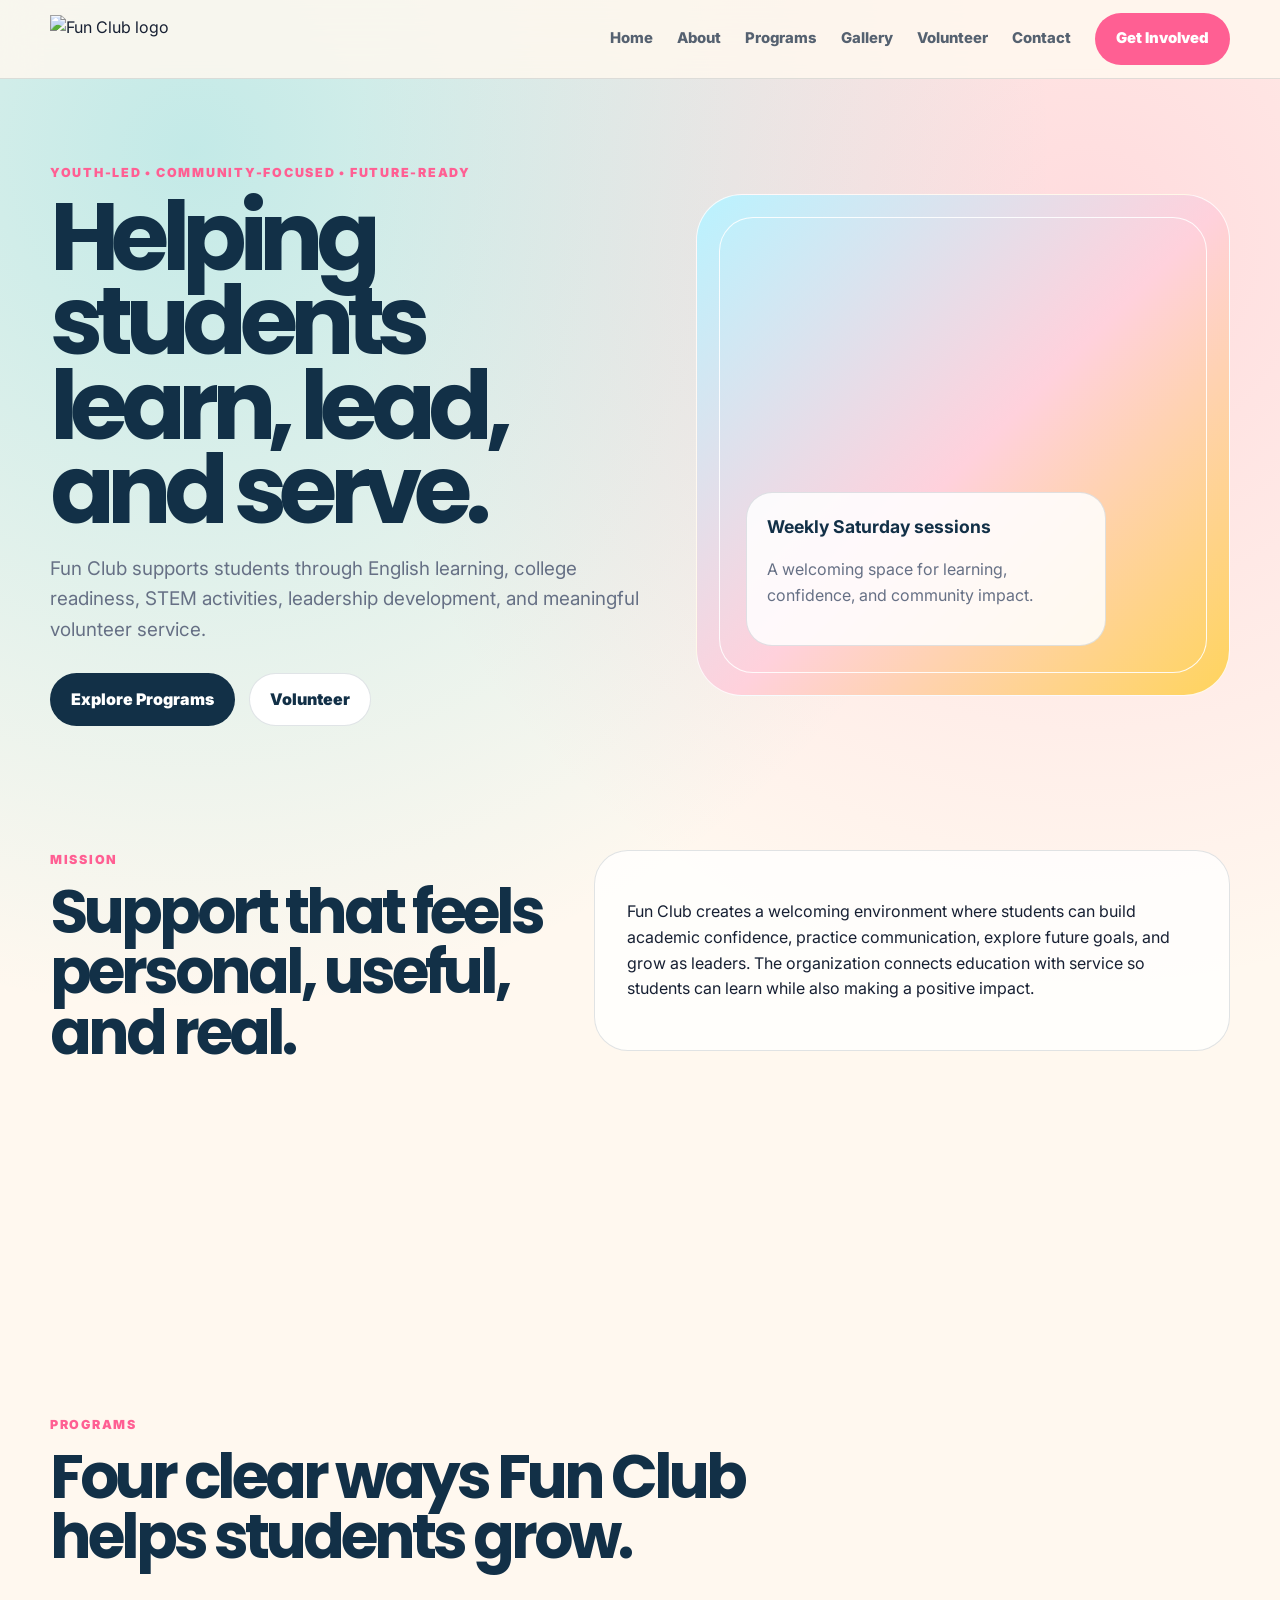
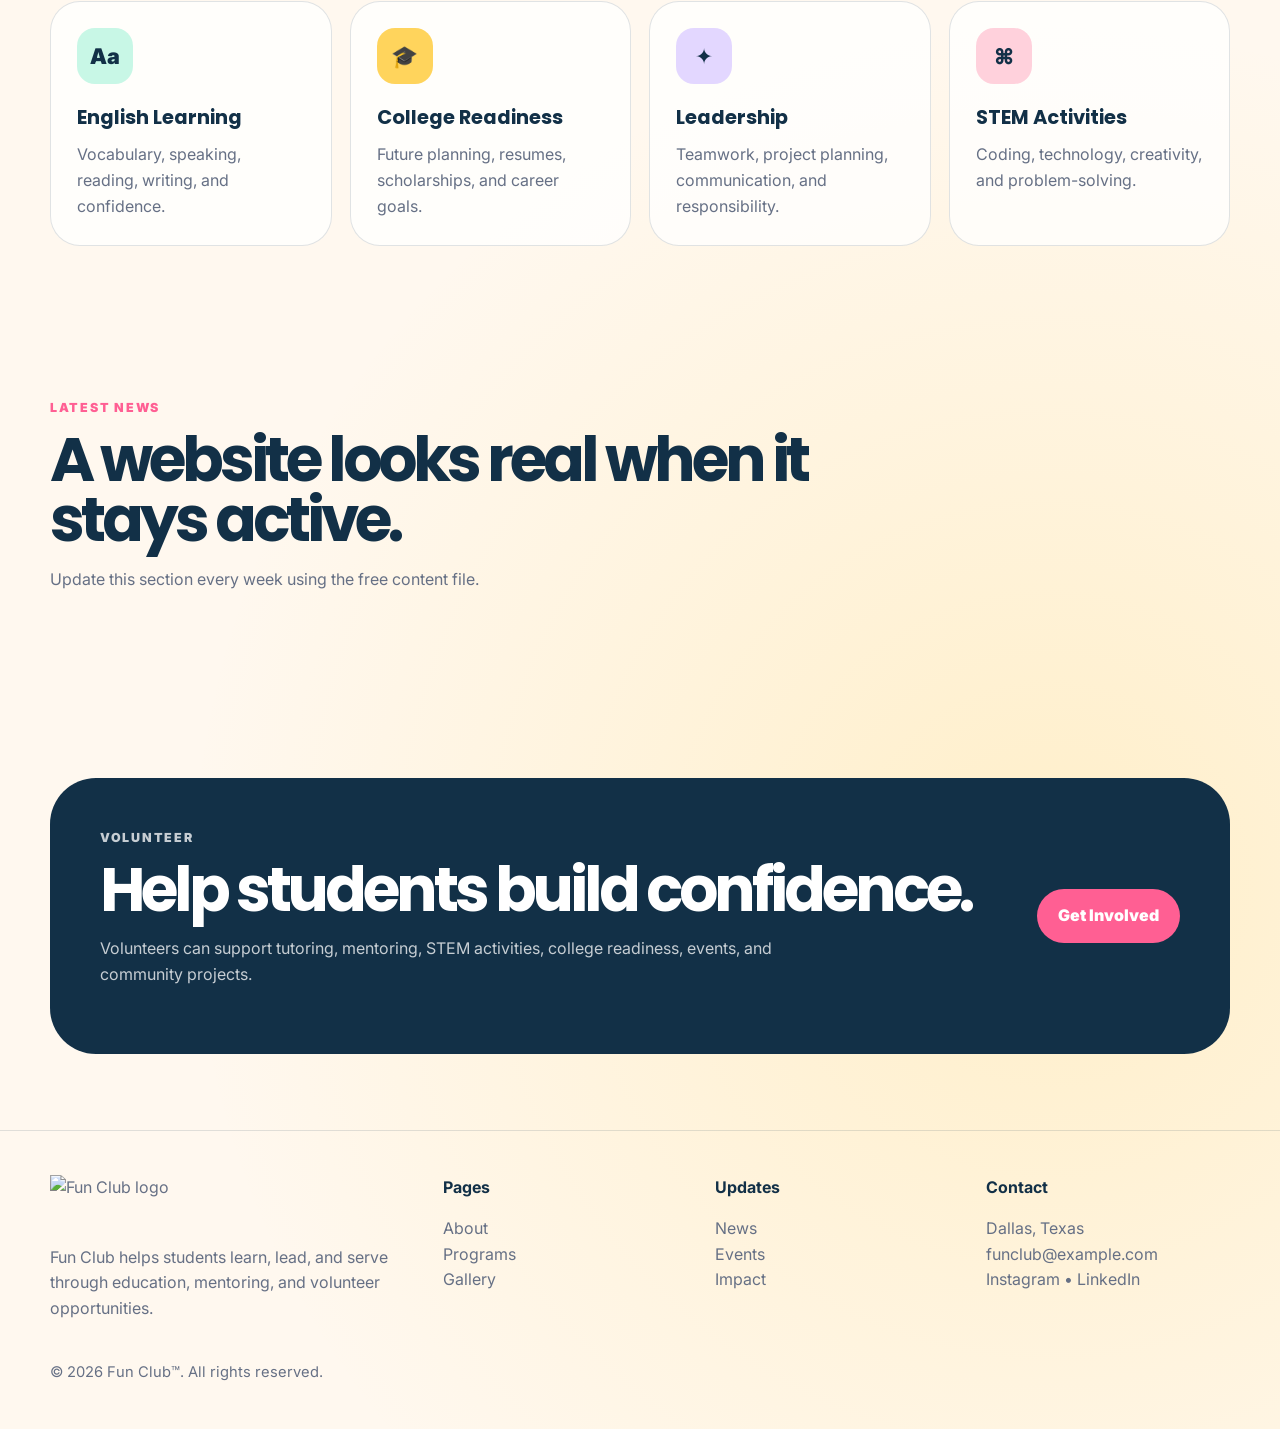
==== index.html @ b527f6af "Add files via upload" ====
<!DOCTYPE html>
<html lang="en">
<head>
<meta charset="UTF-8"><meta name="viewport" content="width=device-width, initial-scale=1.0">
<title>Fun Club | Learn. Lead. Serve.</title>
<meta name="description" content="A youth-led organization supporting students through education, leadership, STEM, and service.">
<meta property="og:title" content="Fun Club | Learn. Lead. Serve.">
<meta property="og:description" content="A youth-led organization supporting students through education, leadership, STEM, and service.">
<meta property="og:image" content="assets/fun-club-logo.png">
<link rel="preconnect" href="https://fonts.googleapis.com">
<link rel="preconnect" href="https://fonts.gstatic.com" crossorigin>
<link href="https://fonts.googleapis.com/css2?family=Inter:wght@400;500;600;700;800;900&family=Poppins:wght@700;800;900&display=swap" rel="stylesheet">
<link rel="stylesheet" href="styles.css">
</head><body>
<nav class="nav"><div class="container nav-inner">
<a class="brand" href="index.html"><img src="assets/fun-club-logo.png" alt="Fun Club logo"></a>
<button class="menu" aria-label="Open menu">☰</button><div class="links"><a href="index.html">Home</a><a href="about.html">About</a><a href="programs.html">Programs</a><a href="gallery.html">Gallery</a><a href="volunteer.html">Volunteer</a><a href="contact.html">Contact</a><a class="btn btn-pink" href="volunteer.html">Get Involved</a></div></div></nav>
<main>
<section class="hero"><div class="container hero-grid">
<div class="reveal"><p class="kicker">Youth-led • Community-focused • Future-ready</p><h1>Helping students learn, lead, and serve.</h1><p class="lead">Fun Club supports students through English learning, college readiness, STEM activities, leadership development, and meaningful volunteer service.</p><div class="actions"><a class="btn btn-dark" href="programs.html">Explore Programs</a><a class="btn btn-white" href="volunteer.html">Volunteer</a></div></div>
<div class="hero-card reveal"><div class="hero-photo"><div class="glass"><b>Weekly Saturday sessions</b><p class="muted">A welcoming space for learning, confidence, and community impact.</p></div></div></div>
</div></section>
<section class="section"><div class="container split"><div class="section-head reveal"><p class="kicker">Mission</p><h2>Support that feels personal, useful, and real.</h2></div><div class="panel reveal"><p>Fun Club creates a welcoming environment where students can build academic confidence, practice communication, explore future goals, and grow as leaders. The organization connects education with service so students can learn while also making a positive impact.</p></div></div></section>
<section class="section"><div class="container"><div id="stats" class="stats"></div></div></section>
<section class="section"><div class="container"><div class="section-head reveal"><p class="kicker">Programs</p><h2>Four clear ways Fun Club helps students grow.</h2></div><div class="grid grid-4">
<a class="card reveal" href="programs.html#english"><div class="icon">Aa</div><h3>English Learning</h3><p>Vocabulary, speaking, reading, writing, and confidence.</p></a>
<a class="card reveal" href="programs.html#college"><div class="icon">🎓</div><h3>College Readiness</h3><p>Future planning, resumes, scholarships, and career goals.</p></a>
<a class="card reveal" href="programs.html#leadership"><div class="icon">✦</div><h3>Leadership</h3><p>Teamwork, project planning, communication, and responsibility.</p></a>
<a class="card reveal" href="programs.html#stem"><div class="icon">⌘</div><h3>STEM Activities</h3><p>Coding, technology, creativity, and problem-solving.</p></a>
</div></div></section>
<section id="news" class="section"><div class="container"><div class="section-head reveal"><p class="kicker">Latest News</p><h2>A website looks real when it stays active.</h2><p>Update this section every week using the free content file.</p></div><div id="newsCards" class="grid grid-3"></div></div></section>
<section class="section"><div class="container cta reveal"><div><p class="kicker">Volunteer</p><h2>Help students build confidence.</h2><p>Volunteers can support tutoring, mentoring, STEM activities, college readiness, events, and community projects.</p></div><a class="btn btn-pink" href="volunteer.html">Get Involved</a></div></section>
</main>

<footer class="footer"><div class="container footer-grid">
<div><img src="assets/fun-club-logo.png" alt="Fun Club logo" style="height:54px;margin-bottom:12px"><p>Fun Club helps students learn, lead, and serve through education, mentoring, and volunteer opportunities.</p></div>
<div><b>Pages</b><p><a href="about.html">About</a><br><a href="programs.html">Programs</a><br><a href="gallery.html">Gallery</a></p></div>
<div><b>Updates</b><p><a href="index.html#news">News</a><br><a href="events.html">Events</a><br><a href="impact.html">Impact</a></p></div>
<div><b>Contact</b><p>Dallas, Texas<br>funclub@example.com<br>Instagram • LinkedIn</p></div>
</div><div class="container" style="margin-top:24px;color:#667085;font-size:.92rem">© 2026 Fun Club™. All rights reserved.</div></footer>
<script src="script.js"></script></body></html>
---- styles.css ----
:root{
  --navy:#123047; --teal:#10bfd0; --pink:#ff5f93; --coral:#ff766d;
  --gold:#ffd45c; --cream:#fff8ef; --mint:#c8f7e6; --lav:#e3d7ff;
  --ink:#172033; --muted:#667085; --line:rgba(18,48,71,.13); --white:#fff;
}
*{box-sizing:border-box}
html{scroll-behavior:smooth}
body{
  margin:0;font-family:Inter,system-ui,-apple-system,BlinkMacSystemFont,"Segoe UI",sans-serif;color:var(--ink);
  background:
    radial-gradient(circle at 15% 5%, rgba(16,191,208,.25), transparent 28%),
    radial-gradient(circle at 85% 8%, rgba(255,95,147,.19), transparent 25%),
    radial-gradient(circle at 82% 82%, rgba(255,212,92,.26), transparent 32%),
    var(--cream);
  line-height:1.6;
}
h1,h2,h3,.brand-word{font-family:Poppins,Inter,sans-serif}
a{text-decoration:none;color:inherit}
img{max-width:100%;display:block}
.container{width:min(1180px,calc(100% - 40px));margin:auto}
.nav{position:sticky;top:0;z-index:50;background:rgba(255,248,239,.84);backdrop-filter:blur(18px);border-bottom:1px solid var(--line)}
.nav-inner{height:78px;display:flex;align-items:center;justify-content:space-between}
.brand img{height:48px;width:auto}
.links{display:flex;align-items:center;gap:24px;font-weight:800;color:#556170;font-size:.93rem}
.links a:hover{color:var(--navy)}
.menu{display:none;background:transparent;border:0;font-size:1.8rem;color:var(--navy)}
.btn{display:inline-flex;align-items:center;justify-content:center;gap:9px;padding:13px 20px;border-radius:999px;border:1px solid transparent;font-weight:900;cursor:pointer;transition:.2s}
.btn:hover{transform:translateY(-2px)}
.btn-dark{background:var(--navy);color:#fff}.btn-white{background:#fff;color:var(--navy);border-color:var(--line)}.btn-pink{background:var(--pink);color:#fff}
.hero{padding:84px 0 48px}
.hero-grid{display:grid;grid-template-columns:1.05fr .95fr;gap:56px;align-items:center}
.kicker{color:var(--pink);font-weight:900;letter-spacing:.14em;text-transform:uppercase;font-size:.78rem;margin:0 0 12px}
h1{font-size:clamp(3.1rem,7.4vw,6.8rem);line-height:.89;letter-spacing:-.08em;color:var(--navy);margin:0 0 22px}
.lead{font-size:1.18rem;color:var(--muted);max-width:650px}
.actions{display:flex;gap:14px;flex-wrap:wrap;margin-top:28px}
.hero-card{
  min-height:500px;border-radius:46px;padding:22px;position:relative;overflow:hidden;
  background:linear-gradient(135deg,#b9f3ff,#ffd1dc 52%,#ffd45c);border:1px solid rgba(255,255,255,.85)
}
.hero-photo{
  min-height:456px;height:100%;border-radius:34px;background:url('assets/photos/gallery-1.svg') center/cover no-repeat;
  display:flex;align-items:flex-end;padding:26px;border:1px solid rgba(255,255,255,.9)
}
.glass{background:rgba(255,255,255,.86);border:1px solid var(--line);border-radius:26px;padding:20px;max-width:360px}
.glass b{font-size:1.1rem;color:var(--navy)}
.section{padding:76px 0}
.section-head{max-width:790px;margin-bottom:34px}
h2{font-size:clamp(2.2rem,4.8vw,4.2rem);line-height:.98;letter-spacing:-.065em;color:var(--navy);margin:0 0 14px}
.muted,.section-head p:last-child{color:var(--muted)}
.grid{display:grid;gap:18px}
.grid-2{grid-template-columns:repeat(2,1fr)}.grid-3{grid-template-columns:repeat(3,1fr)}.grid-4{grid-template-columns:repeat(4,1fr)}
.card{background:rgba(255,255,255,.76);border:1px solid var(--line);border-radius:30px;padding:26px;transition:.22s}
.card:hover{transform:translateY(-5px);box-shadow:0 22px 60px rgba(18,48,71,.09)}
.card h3{margin:0 0 9px;color:var(--navy);font-size:1.22rem}.card p{color:var(--muted);margin:0}
.icon{width:56px;height:56px;border-radius:18px;background:var(--mint);display:grid;place-items:center;font-weight:900;color:var(--navy);font-size:1.35rem;margin-bottom:18px}
.card:nth-child(2) .icon{background:var(--gold)}.card:nth-child(3) .icon{background:var(--lav)}.card:nth-child(4) .icon{background:#ffd1dc}
.stats{display:grid;grid-template-columns:repeat(4,1fr);gap:16px}
.stat{background:rgba(255,255,255,.78);border:1px solid var(--line);border-radius:30px;padding:26px}
.stat b{display:block;color:var(--navy);font-size:2.25rem;letter-spacing:-.05em}.stat span{color:var(--muted);font-weight:800}
.split{display:grid;grid-template-columns:.88fr 1.12fr;gap:44px;align-items:start}
.panel{background:rgba(255,255,255,.76);border:1px solid var(--line);border-radius:34px;padding:32px}
.gallery{display:grid;grid-template-columns:repeat(3,1fr);gap:18px}
.gallery-card{overflow:hidden;border-radius:30px;background:#fff;border:1px solid var(--line);transition:.2s}
.gallery-card:hover{transform:translateY(-5px)}.gallery-card img{height:240px;width:100%;object-fit:cover}.gallery-card div{padding:18px}
.cta{background:var(--navy);color:white;border-radius:46px;padding:50px;display:flex;justify-content:space-between;align-items:center;gap:24px}
.cta h2{color:#fff}.cta p{color:rgba(255,255,255,.76);max-width:720px}
.timeline{display:grid;gap:18px}.timeline .card{border-left:6px solid var(--teal)}
.form{display:grid;gap:14px}input,textarea,select{width:100%;border:1px solid var(--line);border-radius:18px;padding:15px 16px;font:inherit;background:#fff}textarea{min-height:130px;resize:vertical}
.footer{padding:44px 0;border-top:1px solid var(--line);color:var(--muted)}.footer-grid{display:grid;grid-template-columns:1.5fr repeat(3,1fr);gap:28px}.footer b{color:var(--navy)}
.reveal{opacity:0;transform:translateY(18px)}
.admin-note{background:#fff;border:1px dashed var(--pink);border-radius:26px;padding:22px;color:var(--muted)}
@media(max-width:950px){.hero-grid,.split,.footer-grid{grid-template-columns:1fr}.grid-4,.stats{grid-template-columns:1fr 1fr}.grid-3,.gallery{grid-template-columns:1fr 1fr}.cta{flex-direction:column;align-items:flex-start}}
@media(max-width:680px){.menu{display:block}.links{display:none;position:absolute;top:78px;left:20px;right:20px;background:#fff;border:1px solid var(--line);border-radius:24px;padding:20px;flex-direction:column;align-items:flex-start}.links.active{display:flex}.grid-2,.grid-3,.grid-4,.stats,.gallery{grid-template-columns:1fr}h1{font-size:3.35rem}.hero{padding-top:52px}.hero-card{min-height:360px}.hero-photo{min-height:316px}}
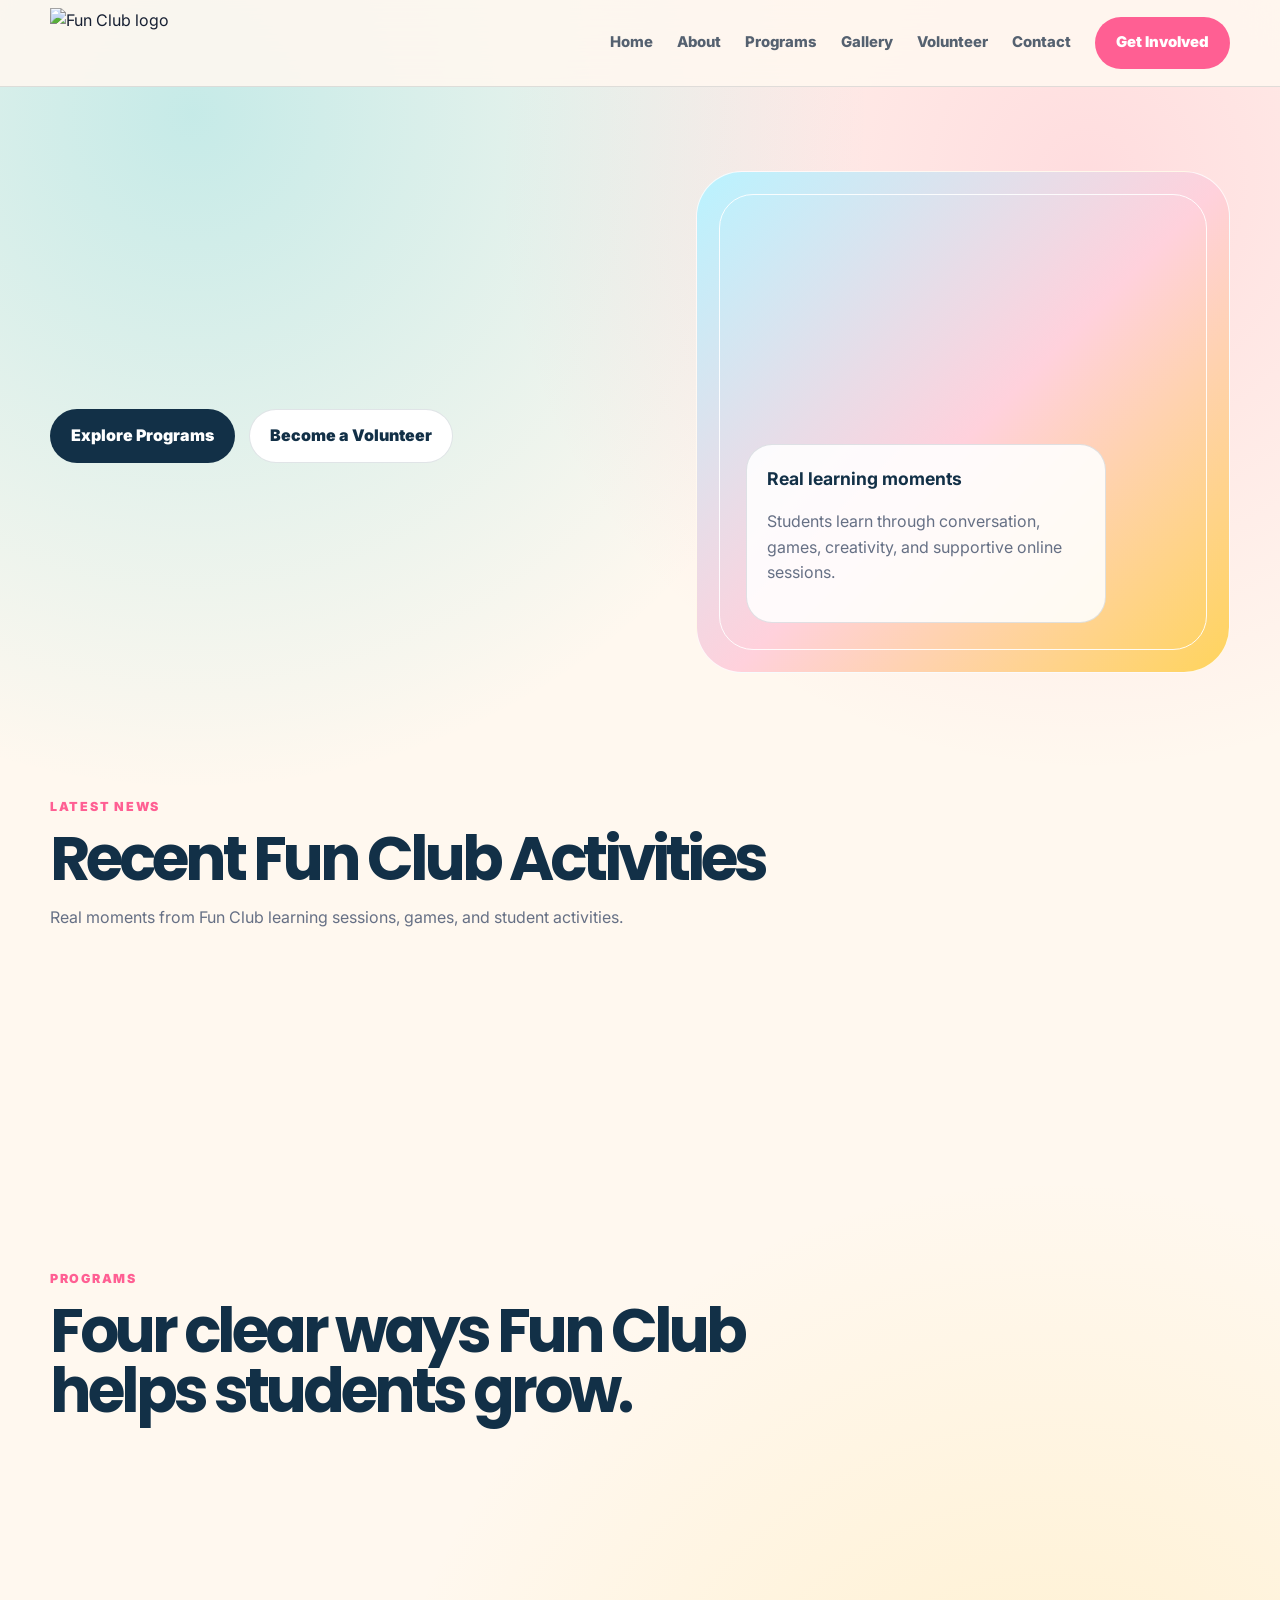
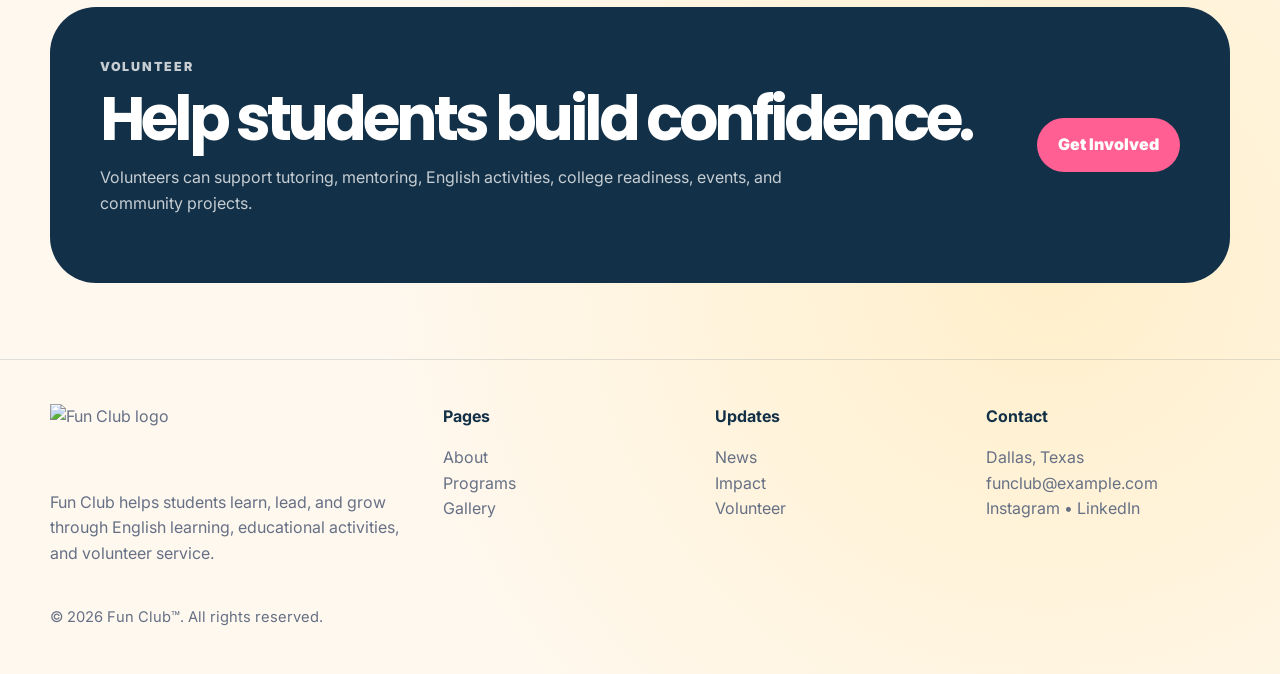
==== commit fef7c346: "Add files via upload" ====
--- a/index.html
+++ b/index.html
@@ -2,40 +2,37 @@
 <html lang="en">
 <head>
 <meta charset="UTF-8"><meta name="viewport" content="width=device-width, initial-scale=1.0">
-<title>Fun Club | Learn. Lead. Serve.</title>
-<meta name="description" content="A youth-led organization supporting students through education, leadership, STEM, and service.">
-<meta property="og:title" content="Fun Club | Learn. Lead. Serve.">
-<meta property="og:description" content="A youth-led organization supporting students through education, leadership, STEM, and service.">
-<meta property="og:image" content="assets/fun-club-logo.png">
+<title>Fun Club | Learn. Lead. Grow.</title>
+<meta name="description" content="Fun Club helps students build English skills, confidence, leadership, and academic success.">
+<meta property="og:title" content="Fun Club | Learn. Lead. Grow.">
+<meta property="og:description" content="Fun Club helps students build English skills, confidence, leadership, and academic success.">
+<meta property="og:image" content="assets/Fun_Club_Logo.png">
 <link rel="preconnect" href="https://fonts.googleapis.com">
 <link rel="preconnect" href="https://fonts.gstatic.com" crossorigin>
 <link href="https://fonts.googleapis.com/css2?family=Inter:wght@400;500;600;700;800;900&family=Poppins:wght@700;800;900&display=swap" rel="stylesheet">
 <link rel="stylesheet" href="styles.css">
 </head><body>
 <nav class="nav"><div class="container nav-inner">
-<a class="brand" href="index.html"><img src="assets/fun-club-logo.png" alt="Fun Club logo"></a>
-<button class="menu" aria-label="Open menu">☰</button><div class="links"><a href="index.html">Home</a><a href="about.html">About</a><a href="programs.html">Programs</a><a href="gallery.html">Gallery</a><a href="volunteer.html">Volunteer</a><a href="contact.html">Contact</a><a class="btn btn-pink" href="volunteer.html">Get Involved</a></div></div></nav>
+<a class="brand" href="index.html"><img src="assets/Fun_Club_Logo.png" alt="Fun Club logo"></a>
+<button class="menu" aria-label="Open menu">☰</button>
+<div class="links">
+<a href="index.html">Home</a><a href="about.html">About</a><a href="programs.html">Programs</a><a href="gallery.html">Gallery</a><a href="volunteer.html">Volunteer</a><a href="contact.html">Contact</a>
+<a class="btn btn-pink" href="volunteer.html">Get Involved</a>
+</div></div></nav>
 <main>
 <section class="hero"><div class="container hero-grid">
-<div class="reveal"><p class="kicker">Youth-led • Community-focused • Future-ready</p><h1>Helping students learn, lead, and serve.</h1><p class="lead">Fun Club supports students through English learning, college readiness, STEM activities, leadership development, and meaningful volunteer service.</p><div class="actions"><a class="btn btn-dark" href="programs.html">Explore Programs</a><a class="btn btn-white" href="volunteer.html">Volunteer</a></div></div>
-<div class="hero-card reveal"><div class="hero-photo"><div class="glass"><b>Weekly Saturday sessions</b><p class="muted">A welcoming space for learning, confidence, and community impact.</p></div></div></div>
+<div class="reveal"><p id="heroKicker" class="kicker"></p><h1 id="heroTitle"></h1><p id="heroDescription" class="lead"></p><div class="actions"><a class="btn btn-dark" href="programs.html">Explore Programs</a><a class="btn btn-white" href="volunteer.html">Become a Volunteer</a></div></div>
+<div class="hero-card reveal"><div id="heroPhoto" class="hero-photo"><div class="glass"><b>Real learning moments</b><p class="muted">Students learn through conversation, games, creativity, and supportive online sessions.</p></div></div></div>
 </div></section>
-<section class="section"><div class="container split"><div class="section-head reveal"><p class="kicker">Mission</p><h2>Support that feels personal, useful, and real.</h2></div><div class="panel reveal"><p>Fun Club creates a welcoming environment where students can build academic confidence, practice communication, explore future goals, and grow as leaders. The organization connects education with service so students can learn while also making a positive impact.</p></div></div></section>
+<section id="news" class="section"><div class="container"><div class="section-head reveal"><p class="kicker">Latest News</p><h2>Recent Fun Club Activities</h2><p>Real moments from Fun Club learning sessions, games, and student activities.</p></div><div id="newsCards" class="grid grid-3"></div></div></section>
 <section class="section"><div class="container"><div id="stats" class="stats"></div></div></section>
-<section class="section"><div class="container"><div class="section-head reveal"><p class="kicker">Programs</p><h2>Four clear ways Fun Club helps students grow.</h2></div><div class="grid grid-4">
-<a class="card reveal" href="programs.html#english"><div class="icon">Aa</div><h3>English Learning</h3><p>Vocabulary, speaking, reading, writing, and confidence.</p></a>
-<a class="card reveal" href="programs.html#college"><div class="icon">🎓</div><h3>College Readiness</h3><p>Future planning, resumes, scholarships, and career goals.</p></a>
-<a class="card reveal" href="programs.html#leadership"><div class="icon">✦</div><h3>Leadership</h3><p>Teamwork, project planning, communication, and responsibility.</p></a>
-<a class="card reveal" href="programs.html#stem"><div class="icon">⌘</div><h3>STEM Activities</h3><p>Coding, technology, creativity, and problem-solving.</p></a>
-</div></div></section>
-<section id="news" class="section"><div class="container"><div class="section-head reveal"><p class="kicker">Latest News</p><h2>A website looks real when it stays active.</h2><p>Update this section every week using the free content file.</p></div><div id="newsCards" class="grid grid-3"></div></div></section>
-<section class="section"><div class="container cta reveal"><div><p class="kicker">Volunteer</p><h2>Help students build confidence.</h2><p>Volunteers can support tutoring, mentoring, STEM activities, college readiness, events, and community projects.</p></div><a class="btn btn-pink" href="volunteer.html">Get Involved</a></div></section>
+<section class="section"><div class="container"><div class="section-head reveal"><p class="kicker">Programs</p><h2>Four clear ways Fun Club helps students grow.</h2></div><div id="programCards" class="grid grid-4"></div></div></section>
+<section class="section"><div class="container cta reveal"><div><p class="kicker">Volunteer</p><h2>Help students build confidence.</h2><p>Volunteers can support tutoring, mentoring, English activities, college readiness, events, and community projects.</p></div><a class="btn btn-pink" href="volunteer.html">Get Involved</a></div></section>
 </main>
-
 <footer class="footer"><div class="container footer-grid">
-<div><img src="assets/fun-club-logo.png" alt="Fun Club logo" style="height:54px;margin-bottom:12px"><p>Fun Club helps students learn, lead, and serve through education, mentoring, and volunteer opportunities.</p></div>
+<div><img src="assets/Fun_Club_Logo.png" alt="Fun Club logo" style="height:70px;margin-bottom:12px"><p>Fun Club helps students learn, lead, and grow through English learning, educational activities, and volunteer service.</p></div>
 <div><b>Pages</b><p><a href="about.html">About</a><br><a href="programs.html">Programs</a><br><a href="gallery.html">Gallery</a></p></div>
-<div><b>Updates</b><p><a href="index.html#news">News</a><br><a href="events.html">Events</a><br><a href="impact.html">Impact</a></p></div>
+<div><b>Updates</b><p><a href="index.html#news">News</a><br><a href="impact.html">Impact</a><br><a href="volunteer.html">Volunteer</a></p></div>
 <div><b>Contact</b><p>Dallas, Texas<br>funclub@example.com<br>Instagram • LinkedIn</p></div>
 </div><div class="container" style="margin-top:24px;color:#667085;font-size:.92rem">© 2026 Fun Club™. All rights reserved.</div></footer>
-<script src="script.js"></script></body></html>
+<script src="script.js"></script></body></html>
--- a/styles.css
+++ b/styles.css
@@ -1,74 +1,43 @@
 
 :root{
-  --navy:#123047; --teal:#10bfd0; --pink:#ff5f93; --coral:#ff766d;
-  --gold:#ffd45c; --cream:#fff8ef; --mint:#c8f7e6; --lav:#e3d7ff;
-  --ink:#172033; --muted:#667085; --line:rgba(18,48,71,.13); --white:#fff;
+  --navy:#123047;--teal:#10bfd0;--pink:#ff5f93;--gold:#ffd45c;--cream:#fff8ef;
+  --mint:#c8f7e6;--lav:#e3d7ff;--ink:#172033;--muted:#667085;--line:rgba(18,48,71,.13)
 }
 *{box-sizing:border-box}
 html{scroll-behavior:smooth}
-body{
-  margin:0;font-family:Inter,system-ui,-apple-system,BlinkMacSystemFont,"Segoe UI",sans-serif;color:var(--ink);
-  background:
-    radial-gradient(circle at 15% 5%, rgba(16,191,208,.25), transparent 28%),
-    radial-gradient(circle at 85% 8%, rgba(255,95,147,.19), transparent 25%),
-    radial-gradient(circle at 82% 82%, rgba(255,212,92,.26), transparent 32%),
-    var(--cream);
-  line-height:1.6;
-}
-h1,h2,h3,.brand-word{font-family:Poppins,Inter,sans-serif}
-a{text-decoration:none;color:inherit}
-img{max-width:100%;display:block}
+body{margin:0;font-family:Inter,system-ui,-apple-system,BlinkMacSystemFont,"Segoe UI",sans-serif;color:var(--ink);background:radial-gradient(circle at 15% 5%,rgba(16,191,208,.24),transparent 28%),radial-gradient(circle at 85% 8%,rgba(255,95,147,.18),transparent 25%),radial-gradient(circle at 82% 82%,rgba(255,212,92,.25),transparent 32%),var(--cream);line-height:1.6}
+h1,h2,h3{font-family:Poppins,Inter,sans-serif}
+a{text-decoration:none;color:inherit}img{max-width:100%;display:block}
 .container{width:min(1180px,calc(100% - 40px));margin:auto}
-.nav{position:sticky;top:0;z-index:50;background:rgba(255,248,239,.84);backdrop-filter:blur(18px);border-bottom:1px solid var(--line)}
-.nav-inner{height:78px;display:flex;align-items:center;justify-content:space-between}
-.brand img{height:48px;width:auto}
+.nav{position:sticky;top:0;z-index:50;background:rgba(255,248,239,.88);backdrop-filter:blur(18px);border-bottom:1px solid var(--line)}
+.nav-inner{height:86px;display:flex;align-items:center;justify-content:space-between}
+.brand img{height:70px;width:auto;object-fit:contain}
 .links{display:flex;align-items:center;gap:24px;font-weight:800;color:#556170;font-size:.93rem}
 .links a:hover{color:var(--navy)}
 .menu{display:none;background:transparent;border:0;font-size:1.8rem;color:var(--navy)}
-.btn{display:inline-flex;align-items:center;justify-content:center;gap:9px;padding:13px 20px;border-radius:999px;border:1px solid transparent;font-weight:900;cursor:pointer;transition:.2s}
+.btn{display:inline-flex;align-items:center;justify-content:center;padding:13px 20px;border-radius:999px;font-weight:900;transition:.2s;border:1px solid transparent}
 .btn:hover{transform:translateY(-2px)}
 .btn-dark{background:var(--navy);color:#fff}.btn-white{background:#fff;color:var(--navy);border-color:var(--line)}.btn-pink{background:var(--pink);color:#fff}
 .hero{padding:84px 0 48px}
 .hero-grid{display:grid;grid-template-columns:1.05fr .95fr;gap:56px;align-items:center}
 .kicker{color:var(--pink);font-weight:900;letter-spacing:.14em;text-transform:uppercase;font-size:.78rem;margin:0 0 12px}
 h1{font-size:clamp(3.1rem,7.4vw,6.8rem);line-height:.89;letter-spacing:-.08em;color:var(--navy);margin:0 0 22px}
-.lead{font-size:1.18rem;color:var(--muted);max-width:650px}
-.actions{display:flex;gap:14px;flex-wrap:wrap;margin-top:28px}
-.hero-card{
-  min-height:500px;border-radius:46px;padding:22px;position:relative;overflow:hidden;
-  background:linear-gradient(135deg,#b9f3ff,#ffd1dc 52%,#ffd45c);border:1px solid rgba(255,255,255,.85)
-}
-.hero-photo{
-  min-height:456px;height:100%;border-radius:34px;background:url('assets/photos/gallery-1.svg') center/cover no-repeat;
-  display:flex;align-items:flex-end;padding:26px;border:1px solid rgba(255,255,255,.9)
-}
-.glass{background:rgba(255,255,255,.86);border:1px solid var(--line);border-radius:26px;padding:20px;max-width:360px}
-.glass b{font-size:1.1rem;color:var(--navy)}
-.section{padding:76px 0}
-.section-head{max-width:790px;margin-bottom:34px}
-h2{font-size:clamp(2.2rem,4.8vw,4.2rem);line-height:.98;letter-spacing:-.065em;color:var(--navy);margin:0 0 14px}
-.muted,.section-head p:last-child{color:var(--muted)}
-.grid{display:grid;gap:18px}
-.grid-2{grid-template-columns:repeat(2,1fr)}.grid-3{grid-template-columns:repeat(3,1fr)}.grid-4{grid-template-columns:repeat(4,1fr)}
-.card{background:rgba(255,255,255,.76);border:1px solid var(--line);border-radius:30px;padding:26px;transition:.22s}
-.card:hover{transform:translateY(-5px);box-shadow:0 22px 60px rgba(18,48,71,.09)}
+.lead{font-size:1.18rem;color:var(--muted);max-width:650px}.actions{display:flex;gap:14px;flex-wrap:wrap;margin-top:28px}
+.hero-card{min-height:500px;border-radius:46px;padding:22px;background:linear-gradient(135deg,#b9f3ff,#ffd1dc 52%,#ffd45c);border:1px solid rgba(255,255,255,.85)}
+.hero-photo{min-height:456px;height:100%;border-radius:34px;background:center/cover no-repeat;display:flex;align-items:flex-end;padding:26px;border:1px solid rgba(255,255,255,.9)}
+.glass{background:rgba(255,255,255,.88);border:1px solid var(--line);border-radius:26px;padding:20px;max-width:360px}.glass b{font-size:1.1rem;color:var(--navy)}
+.section{padding:76px 0}.section-head{max-width:790px;margin-bottom:34px}
+h2{font-size:clamp(2.2rem,4.8vw,4.2rem);line-height:.98;letter-spacing:-.065em;color:var(--navy);margin:0 0 14px}.muted,.section-head p:last-child{color:var(--muted)}
+.grid{display:grid;gap:18px}.grid-2{grid-template-columns:repeat(2,1fr)}.grid-3{grid-template-columns:repeat(3,1fr)}.grid-4{grid-template-columns:repeat(4,1fr)}
+.card{background:rgba(255,255,255,.78);border:1px solid var(--line);border-radius:30px;padding:26px;transition:.22s}.card:hover{transform:translateY(-5px);box-shadow:0 22px 60px rgba(18,48,71,.09)}
 .card h3{margin:0 0 9px;color:var(--navy);font-size:1.22rem}.card p{color:var(--muted);margin:0}
+.news-card-img{width:100%;height:230px;object-fit:cover;border-radius:22px;margin-bottom:18px}
 .icon{width:56px;height:56px;border-radius:18px;background:var(--mint);display:grid;place-items:center;font-weight:900;color:var(--navy);font-size:1.35rem;margin-bottom:18px}
-.card:nth-child(2) .icon{background:var(--gold)}.card:nth-child(3) .icon{background:var(--lav)}.card:nth-child(4) .icon{background:#ffd1dc}
-.stats{display:grid;grid-template-columns:repeat(4,1fr);gap:16px}
-.stat{background:rgba(255,255,255,.78);border:1px solid var(--line);border-radius:30px;padding:26px}
-.stat b{display:block;color:var(--navy);font-size:2.25rem;letter-spacing:-.05em}.stat span{color:var(--muted);font-weight:800}
-.split{display:grid;grid-template-columns:.88fr 1.12fr;gap:44px;align-items:start}
-.panel{background:rgba(255,255,255,.76);border:1px solid var(--line);border-radius:34px;padding:32px}
-.gallery{display:grid;grid-template-columns:repeat(3,1fr);gap:18px}
-.gallery-card{overflow:hidden;border-radius:30px;background:#fff;border:1px solid var(--line);transition:.2s}
-.gallery-card:hover{transform:translateY(-5px)}.gallery-card img{height:240px;width:100%;object-fit:cover}.gallery-card div{padding:18px}
-.cta{background:var(--navy);color:white;border-radius:46px;padding:50px;display:flex;justify-content:space-between;align-items:center;gap:24px}
-.cta h2{color:#fff}.cta p{color:rgba(255,255,255,.76);max-width:720px}
-.timeline{display:grid;gap:18px}.timeline .card{border-left:6px solid var(--teal)}
-.form{display:grid;gap:14px}input,textarea,select{width:100%;border:1px solid var(--line);border-radius:18px;padding:15px 16px;font:inherit;background:#fff}textarea{min-height:130px;resize:vertical}
+.stats{display:grid;grid-template-columns:repeat(4,1fr);gap:16px}.stat{background:rgba(255,255,255,.78);border:1px solid var(--line);border-radius:30px;padding:26px}.stat b{display:block;color:var(--navy);font-size:2.25rem;letter-spacing:-.05em}.stat span{color:var(--muted);font-weight:800}
+.split{display:grid;grid-template-columns:.88fr 1.12fr;gap:44px;align-items:start}.panel{background:rgba(255,255,255,.76);border:1px solid var(--line);border-radius:34px;padding:32px}
+.gallery{display:grid;grid-template-columns:repeat(3,1fr);gap:18px}.gallery-card{overflow:hidden;border-radius:30px;background:#fff;border:1px solid var(--line);transition:.2s}.gallery-card:hover{transform:translateY(-5px)}.gallery-card img{height:240px;width:100%;object-fit:cover}.gallery-card div{padding:18px}
+.cta{background:var(--navy);color:white;border-radius:46px;padding:50px;display:flex;justify-content:space-between;align-items:center;gap:24px}.cta h2{color:#fff}.cta p{color:rgba(255,255,255,.76);max-width:720px}
 .footer{padding:44px 0;border-top:1px solid var(--line);color:var(--muted)}.footer-grid{display:grid;grid-template-columns:1.5fr repeat(3,1fr);gap:28px}.footer b{color:var(--navy)}
 .reveal{opacity:0;transform:translateY(18px)}
-.admin-note{background:#fff;border:1px dashed var(--pink);border-radius:26px;padding:22px;color:var(--muted)}
 @media(max-width:950px){.hero-grid,.split,.footer-grid{grid-template-columns:1fr}.grid-4,.stats{grid-template-columns:1fr 1fr}.grid-3,.gallery{grid-template-columns:1fr 1fr}.cta{flex-direction:column;align-items:flex-start}}
-@media(max-width:680px){.menu{display:block}.links{display:none;position:absolute;top:78px;left:20px;right:20px;background:#fff;border:1px solid var(--line);border-radius:24px;padding:20px;flex-direction:column;align-items:flex-start}.links.active{display:flex}.grid-2,.grid-3,.grid-4,.stats,.gallery{grid-template-columns:1fr}h1{font-size:3.35rem}.hero{padding-top:52px}.hero-card{min-height:360px}.hero-photo{min-height:316px}}
+@media(max-width:680px){.menu{display:block}.links{display:none;position:absolute;top:86px;left:20px;right:20px;background:#fff;border:1px solid var(--line);border-radius:24px;padding:20px;flex-direction:column;align-items:flex-start}.links.active{display:flex}.grid-2,.grid-3,.grid-4,.stats,.gallery{grid-template-columns:1fr}h1{font-size:3.35rem}.hero{padding-top:52px}.hero-card{min-height:360px}.hero-photo{min-height:316px}.brand img{height:58px}}
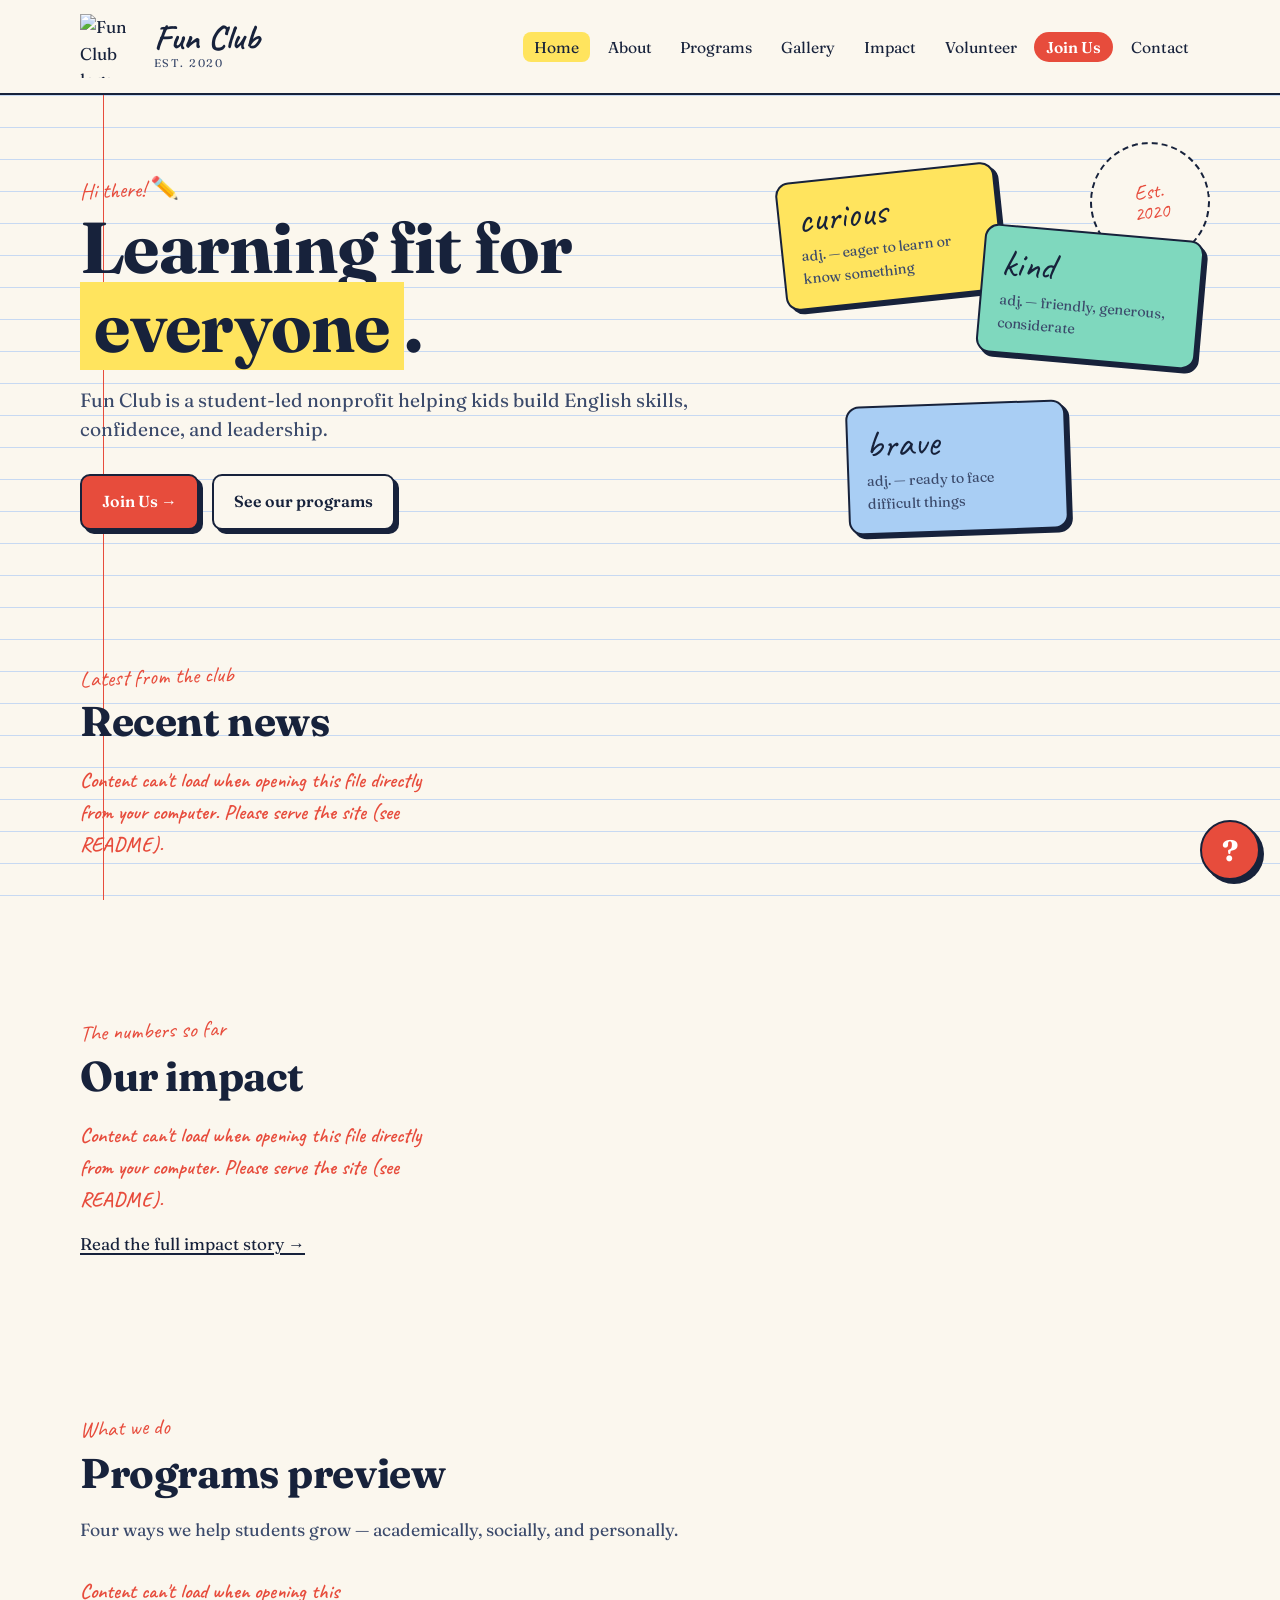
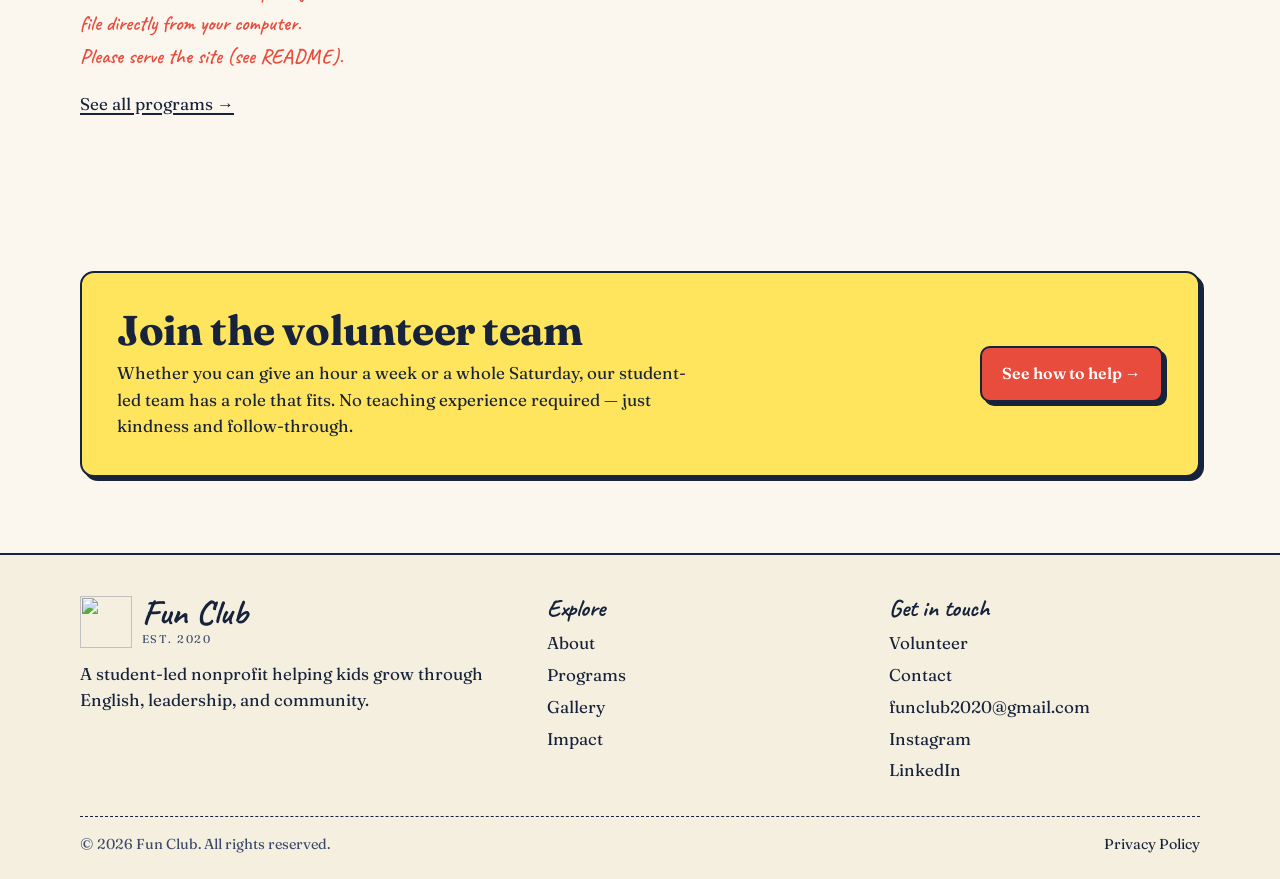
==== commit 17c5fe48: "Add files via upload" ====
--- a/index.html
+++ b/index.html
@@ -1,38 +1,142 @@
-<!DOCTYPE html>
+<!doctype html>
 <html lang="en">
 <head>
-<meta charset="UTF-8"><meta name="viewport" content="width=device-width, initial-scale=1.0">
-<title>Fun Club | Learn. Lead. Grow.</title>
-<meta name="description" content="Fun Club helps students build English skills, confidence, leadership, and academic success.">
-<meta property="og:title" content="Fun Club | Learn. Lead. Grow.">
-<meta property="og:description" content="Fun Club helps students build English skills, confidence, leadership, and academic success.">
-<meta property="og:image" content="assets/Fun_Club_Logo.png">
-<link rel="preconnect" href="https://fonts.googleapis.com">
-<link rel="preconnect" href="https://fonts.gstatic.com" crossorigin>
-<link href="https://fonts.googleapis.com/css2?family=Inter:wght@400;500;600;700;800;900&family=Poppins:wght@700;800;900&display=swap" rel="stylesheet">
-<link rel="stylesheet" href="styles.css">
-</head><body>
-<nav class="nav"><div class="container nav-inner">
-<a class="brand" href="index.html"><img src="assets/Fun_Club_Logo.png" alt="Fun Club logo"></a>
-<button class="menu" aria-label="Open menu">☰</button>
-<div class="links">
-<a href="index.html">Home</a><a href="about.html">About</a><a href="programs.html">Programs</a><a href="gallery.html">Gallery</a><a href="volunteer.html">Volunteer</a><a href="contact.html">Contact</a>
-<a class="btn btn-pink" href="volunteer.html">Get Involved</a>
-</div></div></nav>
+<meta charset="utf-8" />
+<meta name="viewport" content="width=device-width, initial-scale=1" />
+<title>Fun Club — Learning fit for everyone</title>
+<meta name="description" content="Fun Club is a student-led nonprofit, TX helping kids build English skills, confidence, and leadership through weekly sessions, games, and volunteer projects." />
+<link rel="icon" href="favicon.ico" sizes="any" />
+<link rel="icon" type="image/png" sizes="32x32" href="favicons/favicon-32.png" />
+<link rel="icon" type="image/png" sizes="16x16" href="favicons/favicon-16.png" />
+<link rel="apple-touch-icon" sizes="180x180" href="favicons/apple-touch-icon.png" />
+<meta property="og:type" content="website" />
+<meta property="og:title" content="Fun Club — Learning fit for everyone" />
+<meta property="og:description" content="Student-led nonprofit building English skills, confidence, and leadership through weekly sessions and volunteer projects." />
+<meta property="og:image" content="favicons/favicon-512.png" />
+<meta name="twitter:card" content="summary_large_image" />
+<meta name="twitter:image" content="favicons/favicon-512.png" />
+<link rel="preconnect" href="https://fonts.googleapis.com" />
+<link rel="preconnect" href="https://fonts.gstatic.com" crossorigin />
+<link href="https://fonts.googleapis.com/css2?family=Caveat:wght@500;600;700&family=Fraunces:opsz,wght@9..144,400;9..144,600;9..144,700&display=swap" rel="stylesheet" />
+<link rel="stylesheet" href="styles.css" />
+</head>
+<body>
+<header class="nav">
+  <div class="container nav-inner">
+    <a class="brand" href="index.html">
+      <img src="favicons/logo.png" alt="Fun Club logo" width="64" height="64" />
+      <div>
+        <div class="brand-name">Fun Club</div>
+        <div class="brand-sub">Est. 2020</div>
+      </div>
+    </a>
+    <button class="nav-toggle" aria-label="Menu">Menu</button>
+    <ul class="nav-links">
+      <li><a href="index.html">Home</a></li>
+      <li><a href="about.html">About</a></li>
+      <li><a href="programs.html">Programs</a></li>
+      <li><a href="gallery.html">Gallery</a></li>
+      <li><a href="impact.html">Impact</a></li>
+      <li><a href="volunteer.html">Volunteer</a></li>
+      <li><a class="join-pill" href="https://docs.google.com/forms/d/e/1FAIpQLScvt3I_n4rOS5D1--37bK_iJCsMK2ZH8UtgtYwFDSgon2-Itg/viewform?usp=header" target="_blank" rel="noopener">Join Us</a></li><li><a href="contact.html">Contact</a></li>
+    </ul>
+  </div>
+</header>
+
 <main>
-<section class="hero"><div class="container hero-grid">
-<div class="reveal"><p id="heroKicker" class="kicker"></p><h1 id="heroTitle"></h1><p id="heroDescription" class="lead"></p><div class="actions"><a class="btn btn-dark" href="programs.html">Explore Programs</a><a class="btn btn-white" href="volunteer.html">Become a Volunteer</a></div></div>
-<div class="hero-card reveal"><div id="heroPhoto" class="hero-photo"><div class="glass"><b>Real learning moments</b><p class="muted">Students learn through conversation, games, creativity, and supportive online sessions.</p></div></div></div>
-</div></section>
-<section id="news" class="section"><div class="container"><div class="section-head reveal"><p class="kicker">Latest News</p><h2>Recent Fun Club Activities</h2><p>Real moments from Fun Club learning sessions, games, and student activities.</p></div><div id="newsCards" class="grid grid-3"></div></div></section>
-<section class="section"><div class="container"><div id="stats" class="stats"></div></div></section>
-<section class="section"><div class="container"><div class="section-head reveal"><p class="kicker">Programs</p><h2>Four clear ways Fun Club helps students grow.</h2></div><div id="programCards" class="grid grid-4"></div></div></section>
-<section class="section"><div class="container cta reveal"><div><p class="kicker">Volunteer</p><h2>Help students build confidence.</h2><p>Volunteers can support tutoring, mentoring, English activities, college readiness, events, and community projects.</p></div><a class="btn btn-pink" href="volunteer.html">Get Involved</a></div></section>
+<section class="hero">
+  <div class="container hero-grid">
+    <div>
+      <span class="eyebrow">Hi there! ✏️</span>
+      <h1>Learning fit for <span class="hl">everyone</span>.</h1>
+      <p class="lead">Fun Club is a student-led nonprofit helping kids build English skills, confidence, and leadership.</p>
+      <div class="hero-ctas">
+        <a class="btn coral" href="https://docs.google.com/forms/d/e/1FAIpQLScvt3I_n4rOS5D1--37bK_iJCsMK2ZH8UtgtYwFDSgon2-Itg/viewform?usp=header" target="_blank" rel="noopener">Join Us →</a>
+        <a class="btn paper" href="programs.html">See our programs</a>
+      </div>
+    </div>
+    <div class="hero-visual" aria-hidden="true">
+      <div class="hero-stamp">Est.<br/>2020</div>
+      <div class="flash f1"><div class="word">curious</div><div class="def">adj. — eager to learn or know something</div></div>
+      <div class="flash f2"><div class="word">kind</div><div class="def">adj. — friendly, generous, considerate</div></div>
+      <div class="flash f3"><div class="word">brave</div><div class="def">adj. — ready to face difficult things</div></div>
+    </div>
+  </div>
+</section>
+
+<section>
+  <div class="container">
+    <span class="eyebrow">Latest from the club</span>
+    <h2 class="section-title">Recent news</h2>
+    <div class="grid cols-3" data-render="news"></div>
+  </div>
+</section>
+
+<section>
+  <div class="container">
+    <span class="eyebrow">The numbers so far</span>
+    <h2 class="section-title">Our impact</h2>
+    <div class="grid cols-3" data-render="stats"></div>
+    <p style="margin-top:1rem"><a href="impact.html">Read the full impact story →</a></p>
+  </div>
+</section>
+
+<section>
+  <div class="container">
+    <span class="eyebrow">What we do</span>
+    <h2 class="section-title">Programs preview</h2>
+    <p class="section-lead">Four ways we help students grow — academically, socially, and personally.</p>
+    <div class="grid cols-4" data-render="programs-preview"></div>
+    <p style="margin-top:1.2rem"><a href="programs.html">See all programs →</a></p>
+  </div>
+</section>
+
+<section>
+  <div class="container">
+    <div class="card yellow" style="padding:2.2rem;display:flex;justify-content:space-between;align-items:center;gap:1.5rem;flex-wrap:wrap">
+      <div>
+        <h2 style="margin-bottom:.4rem">Join the volunteer team</h2>
+        <p style="max-width:52ch">Whether you can give an hour a week or a whole Saturday, our student-led team has a role that fits. No teaching experience required — just kindness and follow-through.</p>
+      </div>
+      <a class="btn coral" href="volunteer.html">See how to help →</a>
+    </div>
+  </div>
+</section>
 </main>
-<footer class="footer"><div class="container footer-grid">
-<div><img src="assets/Fun_Club_Logo.png" alt="Fun Club logo" style="height:70px;margin-bottom:12px"><p>Fun Club helps students learn, lead, and grow through English learning, educational activities, and volunteer service.</p></div>
-<div><b>Pages</b><p><a href="about.html">About</a><br><a href="programs.html">Programs</a><br><a href="gallery.html">Gallery</a></p></div>
-<div><b>Updates</b><p><a href="index.html#news">News</a><br><a href="impact.html">Impact</a><br><a href="volunteer.html">Volunteer</a></p></div>
-<div><b>Contact</b><p>Dallas, Texas<br>funclub@example.com<br>Instagram • LinkedIn</p></div>
-</div><div class="container" style="margin-top:24px;color:#667085;font-size:.92rem">© 2026 Fun Club™. All rights reserved.</div></footer>
-<script src="script.js"></script></body></html>+
+<footer class="footer">
+  <div class="container">
+    <div class="footer-grid">
+      <div>
+        <a class="brand" href="index.html"><img src="favicons/logo.png" alt="" width="52" height="52"/><div><div class="brand-name">Fun Club</div><div class="brand-sub">Est. 2020</div></div></a>
+        <p style="margin-top:.8rem;max-width:38ch">A student-led nonprofit helping kids grow through English, leadership, and community.</p>
+      </div>
+      <div>
+        <h4>Explore</h4>
+        <ul>
+          <li><a href="about.html">About</a></li>
+          <li><a href="programs.html">Programs</a></li>
+          <li><a href="gallery.html">Gallery</a></li>
+          <li><a href="impact.html">Impact</a></li>
+        </ul>
+      </div>
+      <div>
+        <h4>Get in touch</h4>
+        <ul>
+          <li><a href="volunteer.html">Volunteer</a></li>
+          <li><a href="contact.html">Contact</a></li>
+          <li><a href="mailto:funclub2020@gmail.com">funclub2020@gmail.com</a></li>
+          <li><a href="https://www.instagram.com/funclub_2020" target="_blank" rel="noopener">Instagram</a></li>
+          <li><a href="https://www.linkedin.com/company/fun-club-2020/" target="_blank" rel="noopener">LinkedIn</a></li>
+        </ul>
+      </div>
+    </div>
+    <div class="footer-bottom">
+      <div>© <span data-year></span> Fun Club. All rights reserved.</div>
+      <div><a href="privacy.html">Privacy Policy</a></div>
+    </div>
+  </div>
+</footer>
+<script src="script.js"></script>
+</body>
+</html>
--- a/styles.css
+++ b/styles.css
@@ -1,43 +1,321 @@
+/* Fun Club — notebook / flashcard identity
+   Palette:
+   --paper #FBF7EE, --ink #17223B, --highlight #FFE45E,
+   --coral #E74C3C, --mint #7FD8BE, --sky #A9CEF4, --rule #C7D9F2
+*/
 
 :root{
-  --navy:#123047;--teal:#10bfd0;--pink:#ff5f93;--gold:#ffd45c;--cream:#fff8ef;
-  --mint:#c8f7e6;--lav:#e3d7ff;--ink:#172033;--muted:#667085;--line:rgba(18,48,71,.13)
-}
-*{box-sizing:border-box}
+  --paper:#FBF7EE;
+  --paper-2:#F4EFDF;
+  --ink:#17223B;
+  --ink-soft:#3B4A6B;
+  --highlight:#FFE45E;
+  --coral:#E74C3C;
+  --mint:#7FD8BE;
+  --sky:#A9CEF4;
+  --rule:#C7D9F2;
+  --shadow: 4px 4px 0 var(--ink);
+  --shadow-sm: 3px 3px 0 var(--ink);
+  --radius: 14px;
+}
+
+*{box-sizing:border-box;margin:0;padding:0}
 html{scroll-behavior:smooth}
-body{margin:0;font-family:Inter,system-ui,-apple-system,BlinkMacSystemFont,"Segoe UI",sans-serif;color:var(--ink);background:radial-gradient(circle at 15% 5%,rgba(16,191,208,.24),transparent 28%),radial-gradient(circle at 85% 8%,rgba(255,95,147,.18),transparent 25%),radial-gradient(circle at 82% 82%,rgba(255,212,92,.25),transparent 32%),var(--cream);line-height:1.6}
-h1,h2,h3{font-family:Poppins,Inter,sans-serif}
-a{text-decoration:none;color:inherit}img{max-width:100%;display:block}
-.container{width:min(1180px,calc(100% - 40px));margin:auto}
-.nav{position:sticky;top:0;z-index:50;background:rgba(255,248,239,.88);backdrop-filter:blur(18px);border-bottom:1px solid var(--line)}
-.nav-inner{height:86px;display:flex;align-items:center;justify-content:space-between}
-.brand img{height:70px;width:auto;object-fit:contain}
-.links{display:flex;align-items:center;gap:24px;font-weight:800;color:#556170;font-size:.93rem}
-.links a:hover{color:var(--navy)}
-.menu{display:none;background:transparent;border:0;font-size:1.8rem;color:var(--navy)}
-.btn{display:inline-flex;align-items:center;justify-content:center;padding:13px 20px;border-radius:999px;font-weight:900;transition:.2s;border:1px solid transparent}
-.btn:hover{transform:translateY(-2px)}
-.btn-dark{background:var(--navy);color:#fff}.btn-white{background:#fff;color:var(--navy);border-color:var(--line)}.btn-pink{background:var(--pink);color:#fff}
-.hero{padding:84px 0 48px}
-.hero-grid{display:grid;grid-template-columns:1.05fr .95fr;gap:56px;align-items:center}
-.kicker{color:var(--pink);font-weight:900;letter-spacing:.14em;text-transform:uppercase;font-size:.78rem;margin:0 0 12px}
-h1{font-size:clamp(3.1rem,7.4vw,6.8rem);line-height:.89;letter-spacing:-.08em;color:var(--navy);margin:0 0 22px}
-.lead{font-size:1.18rem;color:var(--muted);max-width:650px}.actions{display:flex;gap:14px;flex-wrap:wrap;margin-top:28px}
-.hero-card{min-height:500px;border-radius:46px;padding:22px;background:linear-gradient(135deg,#b9f3ff,#ffd1dc 52%,#ffd45c);border:1px solid rgba(255,255,255,.85)}
-.hero-photo{min-height:456px;height:100%;border-radius:34px;background:center/cover no-repeat;display:flex;align-items:flex-end;padding:26px;border:1px solid rgba(255,255,255,.9)}
-.glass{background:rgba(255,255,255,.88);border:1px solid var(--line);border-radius:26px;padding:20px;max-width:360px}.glass b{font-size:1.1rem;color:var(--navy)}
-.section{padding:76px 0}.section-head{max-width:790px;margin-bottom:34px}
-h2{font-size:clamp(2.2rem,4.8vw,4.2rem);line-height:.98;letter-spacing:-.065em;color:var(--navy);margin:0 0 14px}.muted,.section-head p:last-child{color:var(--muted)}
-.grid{display:grid;gap:18px}.grid-2{grid-template-columns:repeat(2,1fr)}.grid-3{grid-template-columns:repeat(3,1fr)}.grid-4{grid-template-columns:repeat(4,1fr)}
-.card{background:rgba(255,255,255,.78);border:1px solid var(--line);border-radius:30px;padding:26px;transition:.22s}.card:hover{transform:translateY(-5px);box-shadow:0 22px 60px rgba(18,48,71,.09)}
-.card h3{margin:0 0 9px;color:var(--navy);font-size:1.22rem}.card p{color:var(--muted);margin:0}
-.news-card-img{width:100%;height:230px;object-fit:cover;border-radius:22px;margin-bottom:18px}
-.icon{width:56px;height:56px;border-radius:18px;background:var(--mint);display:grid;place-items:center;font-weight:900;color:var(--navy);font-size:1.35rem;margin-bottom:18px}
-.stats{display:grid;grid-template-columns:repeat(4,1fr);gap:16px}.stat{background:rgba(255,255,255,.78);border:1px solid var(--line);border-radius:30px;padding:26px}.stat b{display:block;color:var(--navy);font-size:2.25rem;letter-spacing:-.05em}.stat span{color:var(--muted);font-weight:800}
-.split{display:grid;grid-template-columns:.88fr 1.12fr;gap:44px;align-items:start}.panel{background:rgba(255,255,255,.76);border:1px solid var(--line);border-radius:34px;padding:32px}
-.gallery{display:grid;grid-template-columns:repeat(3,1fr);gap:18px}.gallery-card{overflow:hidden;border-radius:30px;background:#fff;border:1px solid var(--line);transition:.2s}.gallery-card:hover{transform:translateY(-5px)}.gallery-card img{height:240px;width:100%;object-fit:cover}.gallery-card div{padding:18px}
-.cta{background:var(--navy);color:white;border-radius:46px;padding:50px;display:flex;justify-content:space-between;align-items:center;gap:24px}.cta h2{color:#fff}.cta p{color:rgba(255,255,255,.76);max-width:720px}
-.footer{padding:44px 0;border-top:1px solid var(--line);color:var(--muted)}.footer-grid{display:grid;grid-template-columns:1.5fr repeat(3,1fr);gap:28px}.footer b{color:var(--navy)}
-.reveal{opacity:0;transform:translateY(18px)}
-@media(max-width:950px){.hero-grid,.split,.footer-grid{grid-template-columns:1fr}.grid-4,.stats{grid-template-columns:1fr 1fr}.grid-3,.gallery{grid-template-columns:1fr 1fr}.cta{flex-direction:column;align-items:flex-start}}
-@media(max-width:680px){.menu{display:block}.links{display:none;position:absolute;top:86px;left:20px;right:20px;background:#fff;border:1px solid var(--line);border-radius:24px;padding:20px;flex-direction:column;align-items:flex-start}.links.active{display:flex}.grid-2,.grid-3,.grid-4,.stats,.gallery{grid-template-columns:1fr}h1{font-size:3.35rem}.hero{padding-top:52px}.hero-card{min-height:360px}.hero-photo{min-height:316px}.brand img{height:58px}}
+body{
+  font-family: 'Fraunces', Georgia, serif;
+  color:var(--ink);
+  background: var(--paper);
+  background-image:
+    linear-gradient(to right, transparent 0, transparent calc(6.5rem - 1px), var(--coral) calc(6.5rem - 1px), var(--coral) 6.5rem, transparent 6.5rem),
+    repeating-linear-gradient(to bottom, transparent 0 31px, var(--rule) 31px 32px);
+  background-attachment: fixed;
+  line-height:1.55;
+  font-size:17px;
+  min-height:100vh;
+  display:flex;flex-direction:column;
+}
+@media (max-width:720px){
+  body{background-image: repeating-linear-gradient(to bottom, transparent 0 31px, var(--rule) 31px 32px)}
+}
+
+img{max-width:100%;display:block}
+a{color:var(--ink);text-decoration-thickness:2px;text-underline-offset:3px}
+a:hover{color:var(--coral)}
+
+h1,h2,h3,h4{font-family:'Fraunces',Georgia,serif;font-weight:700;line-height:1.1;letter-spacing:-.01em}
+h1{font-size: clamp(2.4rem, 5vw + 1rem, 4.5rem)}
+h2{font-size: clamp(1.8rem, 2vw + 1rem, 2.6rem)}
+h3{font-size:1.3rem}
+.hand{font-family:'Caveat',cursive;font-weight:600}
+.mark{background:linear-gradient(180deg, transparent 55%, var(--highlight) 55%); padding:0 .15em}
+
+.container{width:min(1120px, 92%);margin-inline:auto}
+
+/* Nav */
+.nav{
+  position:sticky;top:0;z-index:20;
+  background:var(--paper);
+  border-bottom:2px solid var(--ink);
+}
+.nav-inner{display:flex;align-items:center;justify-content:space-between;gap:1rem;padding:.9rem 0}
+.brand{display:flex;align-items:center;gap:.6rem;text-decoration:none;color:var(--ink)}
+.brand img{width:40px;height:40px}
+.brand-name{font-family:'Caveat',cursive;font-size:1.9rem;font-weight:700;line-height:1}
+.brand-sub{font-size:.7rem;letter-spacing:.15em;text-transform:uppercase;color:var(--ink-soft)}
+.nav-links{display:flex;gap:.4rem;flex-wrap:wrap;list-style:none}
+.nav-links a{
+  text-decoration:none;padding:.35rem .7rem;border-radius:8px;font-family:'Fraunces',serif;font-size:.98rem;
+}
+.nav-links a:hover, .nav-links a[aria-current="page"]{background:var(--highlight);color:var(--ink)}
+.nav-toggle{display:none;background:var(--highlight);border:2px solid var(--ink);border-radius:8px;padding:.4rem .7rem;font-family:inherit;cursor:pointer;box-shadow:var(--shadow-sm)}
+@media (max-width:820px){
+  .nav-toggle{display:block}
+  .nav-links{display:none;width:100%;flex-direction:column;padding:.5rem 0 1rem}
+  .nav-links.open{display:flex}
+  .nav-inner{flex-wrap:wrap}
+}
+
+/* Buttons — flashcard style */
+.btn{
+  display:inline-flex;align-items:center;gap:.5rem;
+  padding:.85rem 1.25rem;border-radius:10px;
+  border:2.5px solid var(--ink);background:var(--highlight);color:var(--ink);
+  font-family:'Fraunces',serif;font-weight:600;font-size:1rem;
+  text-decoration:none;cursor:pointer;
+  box-shadow: var(--shadow);
+  transition: transform .1s ease, box-shadow .1s ease;
+}
+.btn:hover{transform:translate(-2px,-2px);box-shadow:6px 6px 0 var(--ink);color:var(--ink)}
+.btn:active{transform:translate(2px,2px);box-shadow:1px 1px 0 var(--ink)}
+.btn.coral{background:var(--coral);color:#fff}
+.btn.mint{background:var(--mint)}
+.btn.paper{background:var(--paper)}
+.btn.sky{background:var(--sky)}
+
+/* Flashcards */
+.card{
+  background:var(--paper);
+  border:2.5px solid var(--ink);
+  border-radius:var(--radius);
+  padding:1.4rem;
+  box-shadow: var(--shadow);
+  position:relative;
+}
+.card.tilt-l{transform:rotate(-1.2deg)}
+.card.tilt-r{transform:rotate(1.1deg)}
+.card .punch{
+  position:absolute;top:.9rem;left:.9rem;width:14px;height:14px;border-radius:50%;
+  background:var(--coral);border:2px solid var(--ink);
+}
+.card.yellow{background:var(--highlight)}
+.card.mint{background:var(--mint)}
+.card.coral{background:var(--coral);color:#fff}
+.card.coral a{color:#fff}
+.card.sky{background:var(--sky)}
+.card.paper{background:var(--paper)}
+
+/* Sections */
+section{padding: clamp(3rem, 6vw, 5rem) 0}
+.eyebrow{font-family:'Caveat',cursive;font-size:1.4rem;color:var(--coral);display:inline-block;transform:rotate(-2deg)}
+.section-title{margin:.3rem 0 1.2rem}
+.section-lead{max-width:60ch;color:var(--ink-soft);font-size:1.1rem;margin-bottom:2rem}
+
+/* Hero */
+.hero{padding: clamp(3rem, 6vw, 6rem) 0 clamp(2rem, 4vw, 4rem)}
+.hero-grid{display:grid;grid-template-columns: 1.3fr .9fr;gap:2.5rem;align-items:center}
+@media (max-width:900px){.hero-grid{grid-template-columns:1fr}}
+.hero h1 .hl{background:var(--highlight);padding:0 .2em;box-decoration-break:clone;-webkit-box-decoration-break:clone}
+.hero p.lead{font-size:1.2rem;color:var(--ink-soft);margin:1.2rem 0 1.8rem;max-width:52ch}
+.hero-ctas{display:flex;gap:.8rem;flex-wrap:wrap}
+.hero-stamp{
+  border:2.5px dashed var(--ink);border-radius:50%;
+  width:120px;height:120px;display:flex;align-items:center;justify-content:center;
+  font-family:'Caveat',cursive;font-size:1.3rem;text-align:center;line-height:1;
+  transform:rotate(-8deg);color:var(--coral);
+  position:absolute;top:-30px;right:-10px;background:var(--paper);
+}
+.hero-visual{position:relative;min-height:360px}
+.flash{
+  position:absolute;width:220px;padding:1.1rem;border:2.5px solid var(--ink);border-radius:14px;
+  box-shadow: var(--shadow);background:var(--paper);
+}
+.flash .word{font-family:'Caveat',cursive;font-size:2.4rem;line-height:1;color:var(--ink)}
+.flash .def{font-size:.9rem;color:var(--ink-soft);margin-top:.4rem}
+.flash.f1{top:0;left:5%;background:var(--highlight);transform:rotate(-6deg)}
+.flash.f2{top:60px;right:0;background:var(--mint);transform:rotate(5deg)}
+.flash.f3{bottom:0;left:20%;background:var(--sky);transform:rotate(-2deg)}
+
+/* Grids */
+.grid{display:grid;gap:1.4rem}
+.grid.cols-2{grid-template-columns:repeat(2,1fr)}
+.grid.cols-3{grid-template-columns:repeat(3,1fr)}
+.grid.cols-4{grid-template-columns:repeat(4,1fr)}
+@media (max-width:900px){.grid.cols-3,.grid.cols-4{grid-template-columns:repeat(2,1fr)}}
+@media (max-width:560px){.grid.cols-2,.grid.cols-3,.grid.cols-4{grid-template-columns:1fr}}
+
+/* Stats */
+.stat{padding:1.6rem 1.2rem;text-align:center}
+.stat .num{font-family:'Fraunces',serif;font-size:2.6rem;font-weight:700;line-height:1}
+.stat .lbl{font-family:'Caveat',cursive;font-size:1.3rem;color:var(--ink-soft);margin-top:.3rem;display:block}
+
+/* News */
+.news .tag{display:inline-block;font-family:'Caveat',cursive;font-size:1.1rem;background:var(--ink);color:var(--paper);padding:.05rem .6rem;border-radius:6px;margin-right:.5rem}
+.news .date{font-size:.9rem;color:var(--ink-soft)}
+.news h3{margin:.7rem 0 .5rem}
+
+/* Program cards */
+.program .icon{font-size:2rem;margin-bottom:.5rem}
+
+/* Gallery */
+.gallery-item{
+  aspect-ratio: 4/3;
+  display:flex;align-items:stretch;justify-content:stretch;
+  flex-direction:column;gap:0;text-align:center;
+  font-size:3.5rem;padding:0;overflow:hidden;position:relative;
+}
+.gallery-item img{width:100%;height:100%;object-fit:cover;flex:1;min-height:0;display:block}
+.gallery-item .title{font-family:'Caveat',cursive;font-size:1.15rem;color:var(--ink);padding:.55rem .75rem;background:rgba(255,255,255,.92);margin:0}
+
+/* Founders */
+.founder{display:flex;gap:1.2rem;align-items:flex-start}
+.avatar{
+  flex-shrink:0;width:72px;height:72px;border-radius:50%;
+  border:2.5px solid var(--ink);
+  display:flex;align-items:center;justify-content:center;
+  font-family:'Caveat',cursive;font-size:2rem;
+  background:var(--highlight);
+}
+
+/* Contact panel */
+.contact-list{list-style:none;display:grid;gap:1rem}
+.contact-list li{display:flex;gap:.8rem;align-items:flex-start}
+.contact-list .k{font-family:'Caveat',cursive;font-size:1.4rem;color:var(--coral);min-width:110px}
+
+/* Footer */
+footer{
+  margin-top:auto;
+  border-top:2px solid var(--ink);
+  background: var(--paper-2);
+  padding: 2.5rem 0 1.5rem;
+}
+.footer-grid{display:grid;grid-template-columns:1.4fr 1fr 1fr;gap:2rem}
+@media (max-width:720px){.footer-grid{grid-template-columns:1fr}}
+.footer h4{font-family:'Caveat',cursive;font-size:1.5rem;margin-bottom:.5rem}
+.footer ul{list-style:none;display:grid;gap:.35rem}
+.footer a{text-decoration:none}
+.footer a:hover{text-decoration:underline}
+.footer-bottom{margin-top:2rem;padding-top:1rem;border-top:1px dashed var(--ink);display:flex;justify-content:space-between;flex-wrap:wrap;gap:.5rem;font-size:.9rem;color:var(--ink-soft)}
+
+/* Prose (privacy / long content) */
+.prose{max-width:70ch}
+.prose p{margin-bottom:1.1rem}
+.prose h2{margin:2rem 0 .8rem}
+.prose h3{margin:1.4rem 0 .5rem}
+.prose ul{margin: .5rem 0 1.2rem 1.4rem}
+.prose li{margin-bottom:.4rem}
+
+/* 404 */
+.notfound{text-align:center;padding:5rem 0}
+.notfound .big{font-family:'Caveat',cursive;font-size: clamp(6rem, 20vw, 12rem);line-height:1;color:var(--coral)}
+
+
+/* gallery videos */
+.gallery-item video { width:100%; height:auto; border-radius:10px; display:block; background:#000; }
+
+/* Join Us pill in nav */
+.nav-links a.join-pill {
+  background: var(--coral, #ff6f61);
+  color:#fff !important;
+  padding:.35rem .75rem;
+  border-radius:999px;
+  font-weight:600;
+}
+.nav-links a.join-pill:hover { filter:brightness(1.08); }
+
+
+/* Bigger nav logo */
+.brand img{ width:64px; height:64px; }
+.footer .brand img{ width:52px; height:52px; }
+.brand-name{ font-size:2.2rem; }
+
+/* Gallery group */
+.gallery-group-header{ margin-bottom:1.2rem; }
+.gallery-group-header h2{ margin:.2rem 0 .4rem; }
+.gallery-videos .gallery-item{ aspect-ratio: 9/16; max-height:520px; margin-inline:auto; width:100%; cursor:pointer; }
+.gallery-videos .gallery-item video{ object-fit:cover; width:100%; height:100%; }
+.gallery-item{ cursor:pointer; transition: transform .15s ease, box-shadow .15s ease; }
+.gallery-item:hover{ transform: translate(-2px,-2px); box-shadow: 6px 6px 0 var(--ink); }
+.gallery-item .play-badge{
+  position:absolute; inset:0; margin:auto; width:64px; height:64px; border-radius:50%;
+  background: rgba(23,34,59,.75); color:#fff; display:flex; align-items:center; justify-content:center;
+  font-size:1.8rem; padding-left:6px; border:2px solid #fff; pointer-events:none;
+}
+
+/* Lightbox */
+.lb-backdrop{
+  position:fixed; inset:0; background: rgba(15,20,35,.85);
+  display:flex; align-items:center; justify-content:center; z-index:1000; padding:2rem;
+  animation: fadeIn .18s ease-out;
+}
+.lb-backdrop[hidden]{ display:none; }
+.lb-inner{ position:relative; max-width:min(1000px, 96vw); width:100%; }
+.lb-media video, .lb-media img{
+  width:100%; max-height:80vh; object-fit:contain; border-radius:12px; background:#000;
+  border:2.5px solid var(--paper); box-shadow: var(--shadow);
+}
+.lb-caption{ color:var(--paper); font-family:'Caveat',cursive; font-size:1.4rem; text-align:center; margin-top:.8rem; }
+.lb-close{
+  position:absolute; top:-14px; right:-14px; width:44px; height:44px; border-radius:50%;
+  border:2.5px solid var(--ink); background:var(--highlight); font-size:1.6rem; cursor:pointer;
+  box-shadow: var(--shadow-sm); font-family:inherit;
+}
+@keyframes fadeIn{ from{opacity:0} to{opacity:1} }
+
+/* Help widget */
+.help-fab{
+  position:fixed; right:20px; bottom:20px; width:60px; height:60px; border-radius:50%;
+  background: var(--coral); color:#fff; border:2.5px solid var(--ink); font-size:1.8rem; font-weight:700;
+  cursor:pointer; box-shadow: var(--shadow); z-index:900; font-family:inherit;
+  transition: transform .18s ease, box-shadow .18s ease;
+}
+.help-fab:hover{ transform: translate(-2px,-2px); box-shadow:6px 6px 0 var(--ink); }
+.help-fab.open{ background: var(--ink); }
+.help-panel{
+  position:fixed; right:20px; bottom:92px; width:min(340px, calc(100vw - 40px));
+  background:var(--paper); border:2.5px solid var(--ink); border-radius:16px;
+  box-shadow: var(--shadow); padding:1.1rem; z-index:900;
+  animation: helpIn .22s ease-out;
+}
+.help-panel[hidden]{ display:none; }
+@keyframes helpIn{
+  from{ opacity:0; transform: translateY(10px) scale(.96); }
+  to  { opacity:1; transform: translateY(0) scale(1); }
+}
+.help-header{ display:flex; justify-content:space-between; align-items:flex-start; gap:.5rem; margin-bottom:.8rem; }
+.help-title{ font-family:'Caveat',cursive; font-size:1.7rem; line-height:1; }
+.help-sub{ font-size:.88rem; color:var(--ink-soft); margin-top:.15rem; }
+.help-close{
+  background:transparent; border:none; font-size:1.6rem; cursor:pointer; color:var(--ink);
+  line-height:1; padding:0 .3rem;
+}
+.help-search{ display:flex; gap:.4rem; margin-bottom:.8rem; }
+.help-search input{
+  flex:1; padding:.55rem .7rem; border:2px solid var(--ink); border-radius:8px;
+  font-family:inherit; font-size:.95rem; background:#fff;
+}
+.help-search button{
+  border:2px solid var(--ink); background:var(--highlight); border-radius:8px; padding:0 .7rem;
+  cursor:pointer; font-size:1rem;
+}
+.help-links{ display:grid; gap:.45rem; }
+.help-link{
+  display:block; padding:.55rem .7rem; border:2px solid var(--ink); border-radius:8px;
+  background:var(--paper-2); text-decoration:none; color:var(--ink); font-size:.95rem;
+  transition: background .15s ease;
+}
+.help-link:hover{ background:var(--mint); color:var(--ink); }
+.help-footer{ margin-top:.8rem; font-size:.85rem; color:var(--ink-soft); text-align:center; }
+
+/* Help results box */
+.help-results{ font-size:.9rem; color:var(--ink-soft); padding:.4rem .1rem .2rem; }
+.help-results strong{ color:var(--ink); }
